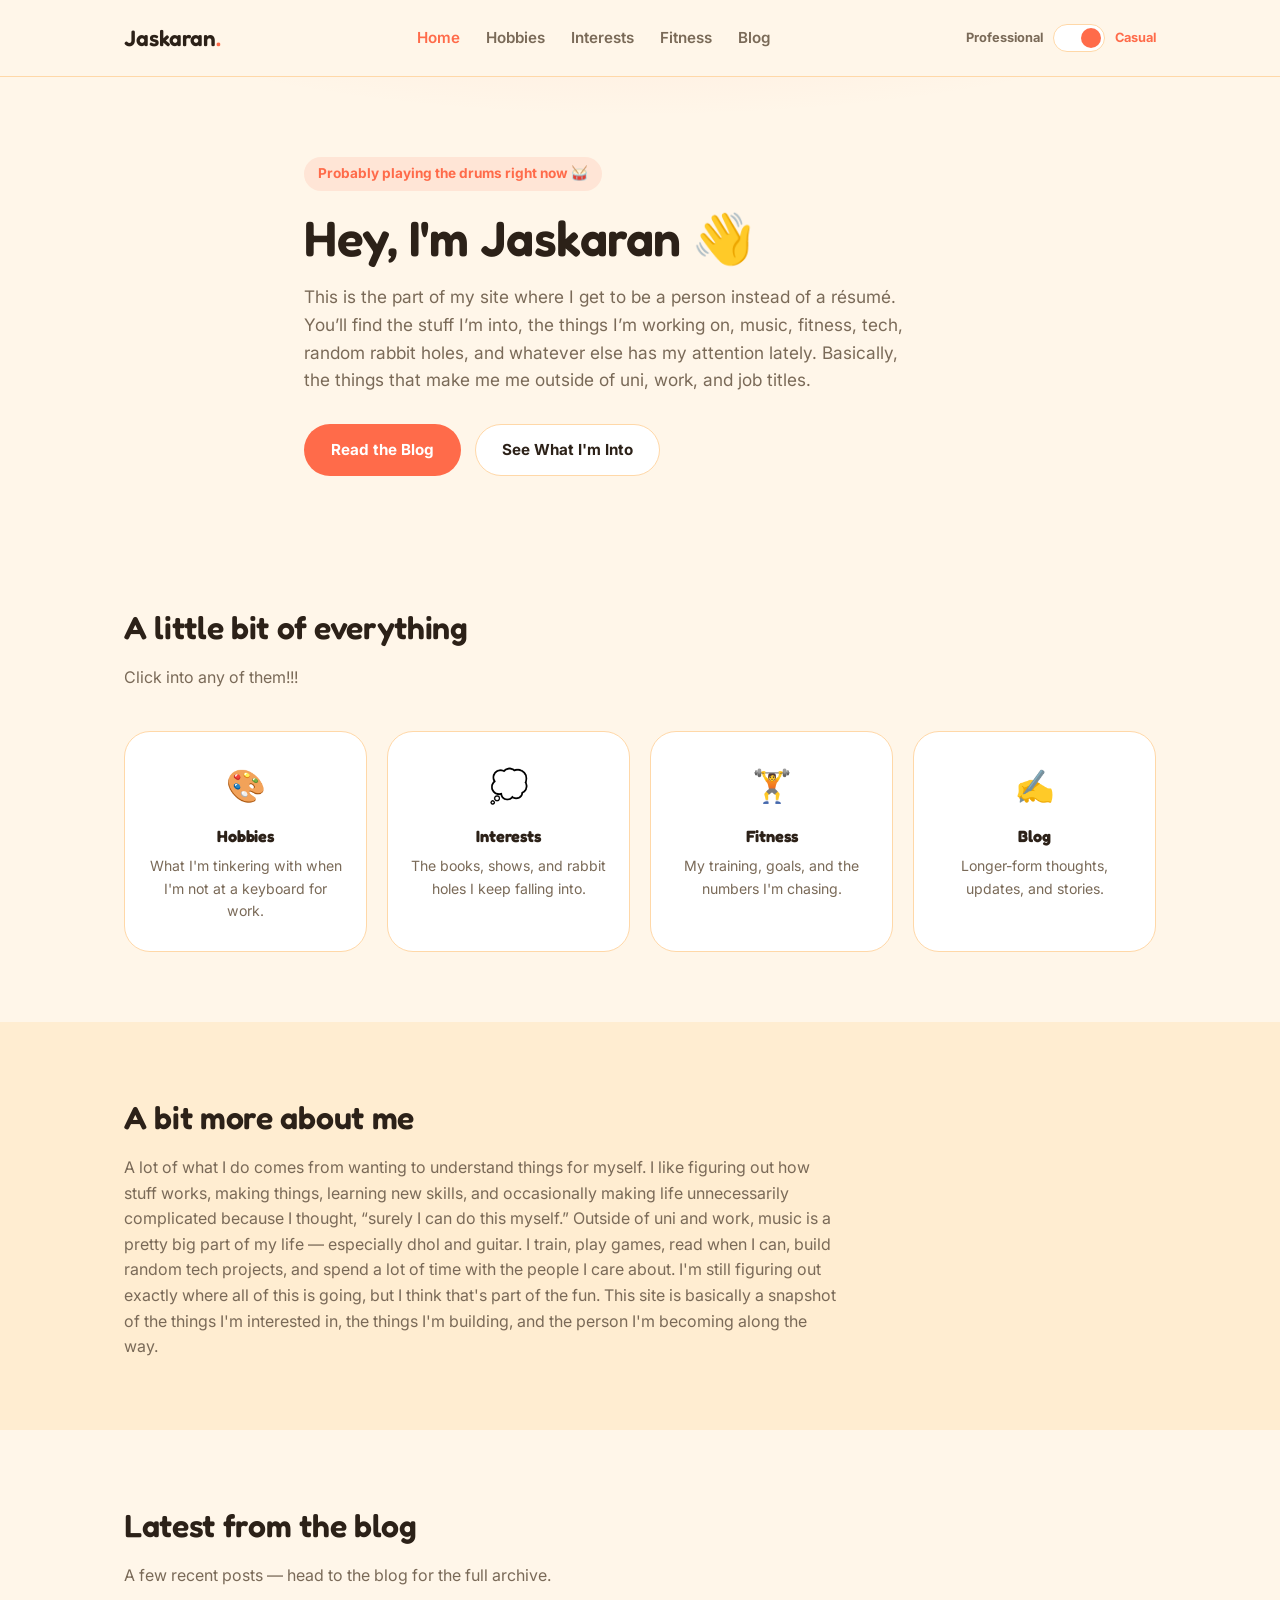
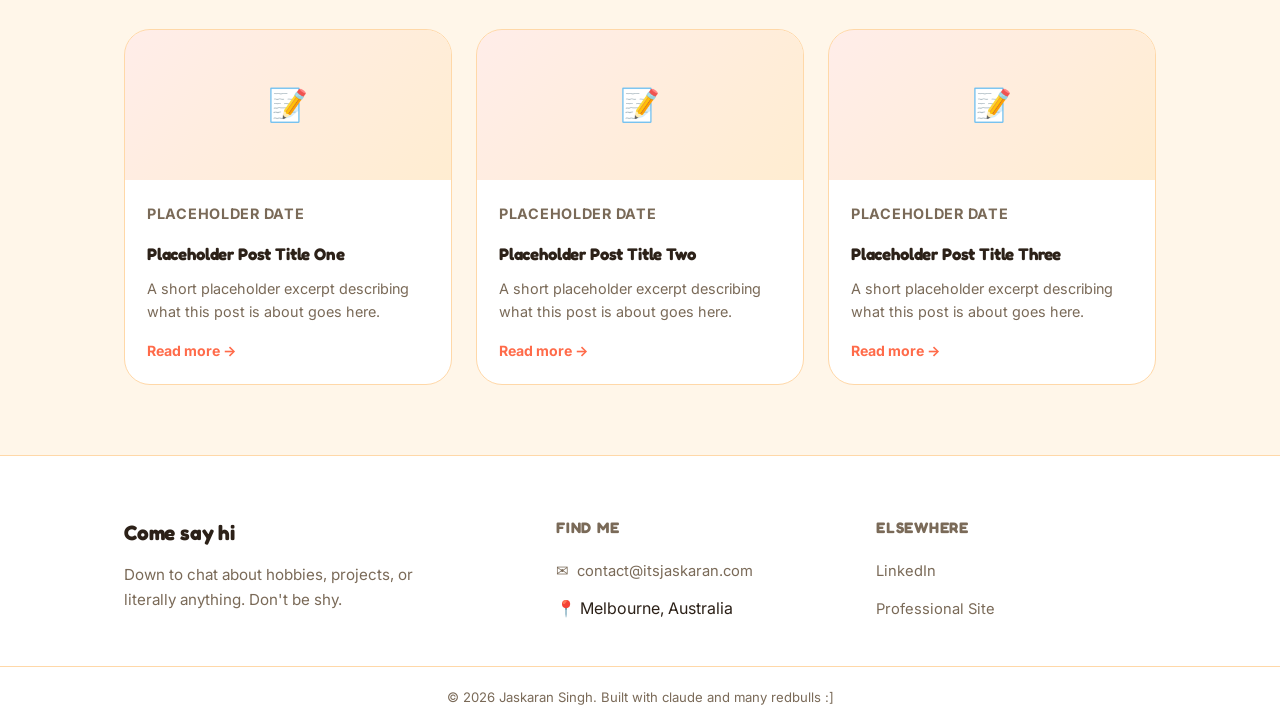
==== casual/index.html @ 4f008334 "Snapshot personalized site content before WordPress/GitHub Pages work Co-Authored-By: Claude Sonnet " ====
<!DOCTYPE html>
<html lang="en">
<head>
  <meta charset="UTF-8" />
  <meta name="viewport" content="width=device-width, initial-scale=1.0" />
  <title>Jaskaran Singh — Just Jaskaran</title>
  <meta name="description" content="The personal side of Jaskaran Singh — hobbies, interests, fitness, and blog." />
  <link rel="preconnect" href="https://fonts.googleapis.com" />
  <link href="https://fonts.googleapis.com/css2?family=Fredoka:wght@500;600;700&family=Inter:wght@400;500;600;700&display=swap" rel="stylesheet" />
  <link rel="stylesheet" href="styles.css" />
</head>
<body>

  <!-- ===== Header / Nav ===== -->
  <header class="site-header">
    <div class="container header-inner">
      <a href="index.html" class="logo">Jaskaran<span class="logo-dot">.</span></a>

      <nav class="nav" aria-label="Primary">
        <a href="index.html" aria-current="page">Home</a>
        <a href="hobbies.html">Hobbies</a>
        <a href="interests.html">Interests</a>
        <a href="fitness.html">Fitness</a>
        <a href="blog.html">Blog</a>
      </nav>

      <button class="nav-toggle" data-nav-toggle aria-label="Toggle menu" aria-expanded="false"><span></span></button>

      <a href="../index.html" class="site-switch" aria-label="Back to the professional site">
        <span class="site-switch-label site-switch-label--muted">Professional</span>
        <span class="site-switch-visual" aria-hidden="true"><span class="site-switch-thumb"></span></span>
        <span class="site-switch-label">Casual</span>
      </a>
    </div>
  </header>

  <!-- ===== Hero / About Me ===== -->
  <section class="page-hero">
    <div class="container page-hero-inner">
      <p class="eyebrow">Probably playing the drums right now 🥁</p>
      <h1 class="page-title">Hey, I'm Jaskaran 👋</h1>
      <p class="page-subtitle">
        This is the part of my site where I get to be a person instead of a résumé. You’ll find the stuff I’m into, the things I’m working on, music, fitness, tech, random rabbit holes, and whatever else has my attention lately. Basically, the things that make me me outside of uni, work, and job titles.
      </p>
      <div class="hero-actions">
        <a href="blog.html" class="btn btn-primary">Read the Blog</a>
        <a href="hobbies.html" class="btn btn-secondary">See What I'm Into</a>
      </div>
    </div>
  </section>

  <!-- ===== Quick highlights ===== -->
  <section class="section">
    <div class="container">
      <h2 class="section-title">A little bit of everything</h2>
      <p class="section-intro">Click into any of them!!!</p>

      <div class="highlight-grid">
        <a class="highlight-card" href="hobbies.html">
          <div class="highlight-icon">🎨</div>
          <h3>Hobbies</h3>
          <p>What I'm tinkering with when I'm not at a keyboard for work.</p>
        </a>
        <a class="highlight-card" href="interests.html">
          <div class="highlight-icon">💭</div>
          <h3>Interests</h3>
          <p>The books, shows, and rabbit holes I keep falling into.</p>
        </a>
        <a class="highlight-card" href="fitness.html">
          <div class="highlight-icon">🏋️</div>
          <h3>Fitness</h3>
          <p>My training, goals, and the numbers I'm chasing.</p>
        </a>
        <a class="highlight-card" href="blog.html">
          <div class="highlight-icon">✍️</div>
          <h3>Blog</h3>
          <p>Longer-form thoughts, updates, and stories.</p>
        </a>
      </div>
    </div>
  </section>

  <!-- ===== A bit more about me ===== -->
  <section class="section section-alt">
    <div class="container">
      <h2 class="section-title">A bit more about me</h2>
      <p class="section-intro" style="margin-bottom: 0; max-width: 720px;">
        A lot of what I do comes from wanting to understand things for myself. I like figuring out how stuff works, making things, learning new skills, and occasionally making life unnecessarily complicated because I thought, “surely I can do this myself.”

Outside of uni and work, music is a pretty big part of my life — especially dhol and guitar. I train, play games, read when I can, build random tech projects, and spend a lot of time with the people I care about.

I'm still figuring out exactly where all of this is going, but I think that's part of the fun. This site is basically a snapshot of the things I'm interested in, the things I'm building, and the person I'm becoming along the way.
      </p>
    </div>
  </section>

  <!-- ===== Latest from the blog ===== -->
  <section class="section">
    <div class="container">
      <h2 class="section-title">Latest from the blog</h2>
      <p class="section-intro">A few recent posts — head to the blog for the full archive.</p>

      <div class="blog-grid">
        <article class="blog-card">
          <div class="blog-card-image">📝</div>
          <div class="blog-card-body">
            <p class="blog-card-date">Placeholder Date</p>
            <h3>Placeholder Post Title One</h3>
            <p>A short placeholder excerpt describing what this post is about goes here.</p>
            <a class="blog-card-link" href="blog.html">Read more →</a>
          </div>
        </article>
        <article class="blog-card">
          <div class="blog-card-image">📝</div>
          <div class="blog-card-body">
            <p class="blog-card-date">Placeholder Date</p>
            <h3>Placeholder Post Title Two</h3>
            <p>A short placeholder excerpt describing what this post is about goes here.</p>
            <a class="blog-card-link" href="blog.html">Read more →</a>
          </div>
        </article>
        <article class="blog-card">
          <div class="blog-card-image">📝</div>
          <div class="blog-card-body">
            <p class="blog-card-date">Placeholder Date</p>
            <h3>Placeholder Post Title Three</h3>
            <p>A short placeholder excerpt describing what this post is about goes here.</p>
            <a class="blog-card-link" href="blog.html">Read more →</a>
          </div>
        </article>
      </div>
    </div>
  </section>

  <!-- ===== Footer / Contact ===== -->
  <footer id="contact" class="site-footer">
    <div class="container footer-inner">
      <div class="footer-col">
        <h3>Come say hi</h3>
        <p>Down to chat about hobbies, projects, or literally anything. Don't be shy.</p>
      </div>

      <div class="footer-col">
        <h4>Find Me</h4>
        <ul class="footer-links">
          <li><a href="mailto:contact@itsjaskaran.com"><span aria-hidden="true">✉</span> contact@itsjaskaran.com</a></li>
          <li><span aria-hidden="true">📍</span> Melbourne, Australia</li>
        </ul>
      </div>

      <div class="footer-col">
        <h4>Elsewhere</h4>
        <ul class="footer-links">
          <li><a href="https://linkedin.com/in/yourprofile" target="_blank" rel="noopener noreferrer">LinkedIn</a></li>
          <li><a href="../index.html">Professional Site</a></li>
        </ul>
      </div>
    </div>

    <div class="footer-bottom">
      <div class="container">
        <p>&copy; <span id="year"></span> Jaskaran Singh. Built with claude and many redbulls :]</p>
      </div>
    </div>
  </footer>

  <script src="script.js"></script>
</body>
</html>
---- casual/styles.css ----
/* ==========================================================================
   Reset & base
   ========================================================================== */
*, *::before, *::after { box-sizing: border-box; }
html { scroll-behavior: smooth; }
body, h1, h2, h3, h4, p, ul { margin: 0; padding: 0; }
ul { list-style: none; }
a { text-decoration: none; color: inherit; }
img { max-width: 100%; display: block; }
button { font: inherit; cursor: pointer; }

:root {
  --font-heading: 'Fredoka', sans-serif;
  --font-body: 'Inter', sans-serif;

  --bg: #fff6e9;
  --bg-alt: #ffedd1;
  --surface: #ffffff;
  --border: #ffd8a8;

  --text: #2c2118;
  --text-muted: #7a6a58;

  --accent: #ff6b4a;
  --accent-2: #ffb648;
  --accent-3: #4ea699;
  --accent-soft: rgba(255, 107, 74, 0.12);
  --accent-contrast: #ffffff;

  --radius-md: 16px;
  --radius-lg: 26px;

  --shadow: 0 14px 34px rgba(255, 140, 66, 0.16);
}

body {
  background: var(--bg);
  color: var(--text);
  font-family: var(--font-body);
  line-height: 1.6;
  -webkit-font-smoothing: antialiased;
}

.container {
  width: 100%;
  max-width: 1080px;
  margin: 0 auto;
  padding: 0 24px;
}

h1, h2, h3, h4 { font-family: var(--font-heading); letter-spacing: -0.01em; }

/* ==========================================================================
   Header / nav
   ========================================================================== */
.site-header {
  position: sticky;
  top: 0;
  z-index: 100;
  background: color-mix(in srgb, var(--bg) 88%, transparent);
  backdrop-filter: blur(10px);
  border-bottom: 1px solid var(--border);
}

.header-inner {
  display: flex;
  align-items: center;
  justify-content: space-between;
  height: 76px;
  gap: 20px;
}

.logo {
  font-family: var(--font-heading);
  font-weight: 600;
  font-size: 1.4rem;
}

.logo-dot { color: var(--accent); }

.nav {
  display: flex;
  gap: 26px;
  font-weight: 600;
  font-size: 0.95rem;
}

.nav a {
  color: var(--text-muted);
  position: relative;
  padding: 6px 0;
  transition: color 200ms ease;
}

.nav a:hover, .nav a[aria-current="page"] { color: var(--accent); }

.nav-toggle {
  display: none;
  width: 40px;
  height: 40px;
  border-radius: 50%;
  border: 1px solid var(--border);
  background: var(--surface);
  align-items: center;
  justify-content: center;
}

.nav-toggle span,
.nav-toggle span::before,
.nav-toggle span::after {
  content: "";
  display: block;
  width: 18px;
  height: 2px;
  background: var(--text);
  position: relative;
  transition: transform 200ms ease;
}

.nav-toggle span::before { position: absolute; top: -6px; }
.nav-toggle span::after { position: absolute; top: 6px; }

/* ---- Site switch (links back to the professional site) --------------- */
.site-switch {
  display: flex;
  align-items: center;
  gap: 10px;
  flex-shrink: 0;
}

.site-switch-label {
  font-size: 0.8rem;
  font-weight: 700;
  color: var(--accent);
  white-space: nowrap;
}

.site-switch-label--muted { color: var(--text-muted); }

.site-switch-visual {
  position: relative;
  width: 52px;
  height: 28px;
  border-radius: 999px;
  border: 1px solid var(--border);
  background: var(--surface);
  padding: 3px;
  transition: border-color 200ms ease;
}

.site-switch:hover .site-switch-visual { border-color: var(--accent); }

.site-switch-thumb {
  display: block;
  width: 20px;
  height: 20px;
  border-radius: 50%;
  background: var(--accent);
  transform: translateX(24px);
  transition: transform 200ms ease;
}

.site-switch:hover .site-switch-thumb { transform: translateX(20px); }

/* ==========================================================================
   Page hero
   ========================================================================== */
.page-hero {
  padding: 80px 0 56px;
  position: relative;
  overflow: hidden;
}

.page-hero::before {
  content: "";
  position: absolute;
  inset: -30% -10% auto -10%;
  height: 420px;
  background: radial-gradient(60% 60% at 50% 0%, var(--accent-soft), transparent 70%);
  pointer-events: none;
}

.page-hero-inner { position: relative; max-width: 720px; }

.eyebrow {
  display: inline-block;
  font-size: 0.85rem;
  font-weight: 700;
  color: var(--accent);
  background: var(--accent-soft);
  padding: 6px 14px;
  border-radius: 999px;
  margin-bottom: 20px;
}

.page-title {
  font-size: clamp(2rem, 5vw, 3.1rem);
  font-weight: 600;
  line-height: 1.1;
  margin-bottom: 18px;
}

.page-subtitle {
  font-size: 1.08rem;
  color: var(--text-muted);
  max-width: 600px;
  margin-bottom: 30px;
}

.hero-actions { display: flex; gap: 14px; flex-wrap: wrap; }

.btn {
  display: inline-flex;
  align-items: center;
  gap: 8px;
  padding: 13px 26px;
  border-radius: 999px;
  font-weight: 700;
  font-size: 0.95rem;
  transition: transform 200ms ease, background 200ms ease, color 200ms ease, border-color 200ms ease;
  border: 1px solid transparent;
}

.btn:hover { transform: translateY(-2px); }

.btn-primary { background: var(--accent); color: var(--accent-contrast); }

.btn-secondary { background: var(--surface); border-color: var(--border); color: var(--text); }

/* ==========================================================================
   Sections
   ========================================================================== */
.section { padding: 70px 0; }
.section-alt { background: var(--bg-alt); }

.section-title {
  font-size: clamp(1.5rem, 3vw, 2rem);
  font-weight: 600;
  margin-bottom: 12px;
}

.section-intro {
  color: var(--text-muted);
  max-width: 620px;
  margin-bottom: 40px;
}

/* ---- Quick-highlight teaser cards (home page) ------------------------ */
.highlight-grid {
  display: grid;
  grid-template-columns: repeat(4, 1fr);
  gap: 20px;
}

.highlight-card {
  background: var(--surface);
  border: 1px solid var(--border);
  border-radius: var(--radius-lg);
  padding: 28px 22px;
  text-align: center;
  transition: transform 200ms ease, box-shadow 200ms ease;
}

.highlight-card:hover { transform: translateY(-4px); box-shadow: var(--shadow); }

.highlight-icon { font-size: 2rem; margin-bottom: 12px; }

.highlight-card h3 { font-size: 1.02rem; margin-bottom: 6px; }

.highlight-card p { color: var(--text-muted); font-size: 0.88rem; }

/* ---- Generic content grid (hobbies / interests) ----------------------- */
.card-grid {
  display: grid;
  grid-template-columns: repeat(3, 1fr);
  gap: 24px;
}

.content-card {
  background: var(--surface);
  border: 1px solid var(--border);
  border-radius: var(--radius-lg);
  padding: 32px;
  transition: transform 200ms ease, box-shadow 200ms ease;
}

.content-card:hover { transform: translateY(-4px); box-shadow: var(--shadow); }

.content-card .icon {
  width: 52px;
  height: 52px;
  border-radius: 50%;
  background: var(--accent-soft);
  display: flex;
  align-items: center;
  justify-content: center;
  font-size: 1.4rem;
  margin-bottom: 18px;
}

.content-card h3 { font-size: 1.1rem; margin-bottom: 8px; }

.content-card p { color: var(--text-muted); font-size: 0.92rem; }

/* ---- Tag cloud (interests) --------------------------------------------- */
.tag-cloud { display: flex; flex-wrap: wrap; gap: 10px; }

.tag-pill {
  font-size: 0.9rem;
  font-weight: 600;
  padding: 9px 18px;
  border-radius: 999px;
  background: var(--accent-soft);
  color: var(--accent);
}

/* ---- Stat tiles (fitness) ---------------------------------------------- */
.stat-grid {
  display: grid;
  grid-template-columns: repeat(4, 1fr);
  gap: 20px;
  margin-bottom: 48px;
}

.stat-tile {
  background: var(--surface);
  border: 1px solid var(--border);
  border-radius: var(--radius-lg);
  padding: 26px 20px;
  text-align: center;
}

.stat-value {
  font-family: var(--font-heading);
  font-size: 2rem;
  font-weight: 600;
  color: var(--accent);
}

.stat-label {
  font-size: 0.85rem;
  color: var(--text-muted);
  margin-top: 4px;
}

.progress-list { display: flex; flex-direction: column; gap: 22px; }

.progress-item-header {
  display: flex;
  justify-content: space-between;
  margin-bottom: 8px;
  font-weight: 600;
  font-size: 0.95rem;
}

.progress-track {
  height: 10px;
  border-radius: 999px;
  background: var(--bg-alt);
  overflow: hidden;
}

.progress-fill {
  height: 100%;
  border-radius: 999px;
  background: linear-gradient(90deg, var(--accent), var(--accent-2));
}

/* ---- Blog cards --------------------------------------------------------- */
.blog-grid {
  display: grid;
  grid-template-columns: repeat(3, 1fr);
  gap: 24px;
}

.blog-card {
  background: var(--surface);
  border: 1px solid var(--border);
  border-radius: var(--radius-lg);
  overflow: hidden;
  display: flex;
  flex-direction: column;
  transition: transform 200ms ease, box-shadow 200ms ease;
}

.blog-card:hover { transform: translateY(-4px); box-shadow: var(--shadow); }

.blog-card-image {
  height: 150px;
  background: linear-gradient(135deg, var(--accent-soft), var(--bg-alt));
  display: flex;
  align-items: center;
  justify-content: center;
  font-size: 2rem;
}

.blog-card-body { padding: 22px; flex: 1; display: flex; flex-direction: column; }

.blog-card-date {
  font-size: 0.78rem;
  font-weight: 700;
  color: var(--accent);
  text-transform: uppercase;
  letter-spacing: 0.05em;
  margin-bottom: 8px;
}

.blog-card-body h3 { font-size: 1.05rem; margin-bottom: 10px; }

.blog-card-body p {
  color: var(--text-muted);
  font-size: 0.9rem;
  margin-bottom: 16px;
  flex: 1;
}

.blog-card-link {
  font-weight: 700;
  font-size: 0.88rem;
  color: var(--accent);
}

.blog-note {
  margin-top: 40px;
  padding: 20px 24px;
  border: 1px dashed var(--border);
  border-radius: var(--radius-md);
  color: var(--text-muted);
  font-size: 0.88rem;
}

/* ==========================================================================
   Footer
   ========================================================================== */
.site-footer {
  background: var(--surface);
  border-top: 1px solid var(--border);
}

.footer-inner {
  display: grid;
  grid-template-columns: 1.4fr 1fr 1fr;
  gap: 40px;
  padding: 60px 24px 44px;
}

.footer-col h3 { font-size: 1.3rem; margin-bottom: 14px; }

.footer-col h4 {
  font-size: 0.95rem;
  font-weight: 700;
  margin-bottom: 18px;
  text-transform: uppercase;
  letter-spacing: 0.05em;
  color: var(--text-muted);
}

.footer-col p { color: var(--text-muted); font-size: 0.95rem; max-width: 340px; }

.footer-links li { margin-bottom: 12px; }
.footer-links li:last-child { margin-bottom: 0; }

.footer-links a {
  display: inline-flex;
  align-items: center;
  gap: 8px;
  color: var(--text-muted);
  font-size: 0.92rem;
  transition: color 200ms ease;
}

.footer-links a:hover { color: var(--accent); }

.footer-bottom { border-top: 1px solid var(--border); padding: 20px 0; }

.footer-bottom p { font-size: 0.82rem; color: var(--text-muted); text-align: center; }

/* ==========================================================================
   Responsive
   ========================================================================== */
@media (max-width: 900px) {
  .highlight-grid { grid-template-columns: repeat(2, 1fr); }
  .card-grid { grid-template-columns: repeat(2, 1fr); }
  .blog-grid { grid-template-columns: repeat(2, 1fr); }
  .stat-grid { grid-template-columns: repeat(2, 1fr); }
}

@media (max-width: 860px) {
  .footer-inner { grid-template-columns: 1fr; gap: 32px; }
}

@media (max-width: 720px) {
  .nav { display: none; }
  .nav-toggle { display: flex; }
  .page-hero { padding: 56px 0 40px; }
  .section { padding: 48px 0; }
}

@media (max-width: 560px) {
  .highlight-grid, .card-grid, .blog-grid, .stat-grid { grid-template-columns: 1fr; }
}

@media (max-width: 480px) {
  .site-switch-label { display: none; }
}

/* ---- Mobile nav drawer -------------------------------------------------- */
.nav.is-open {
  display: flex;
  flex-direction: column;
  position: absolute;
  top: 76px;
  left: 0;
  right: 0;
  background: var(--surface);
  border-bottom: 1px solid var(--border);
  padding: 20px 24px;
  gap: 16px;
}
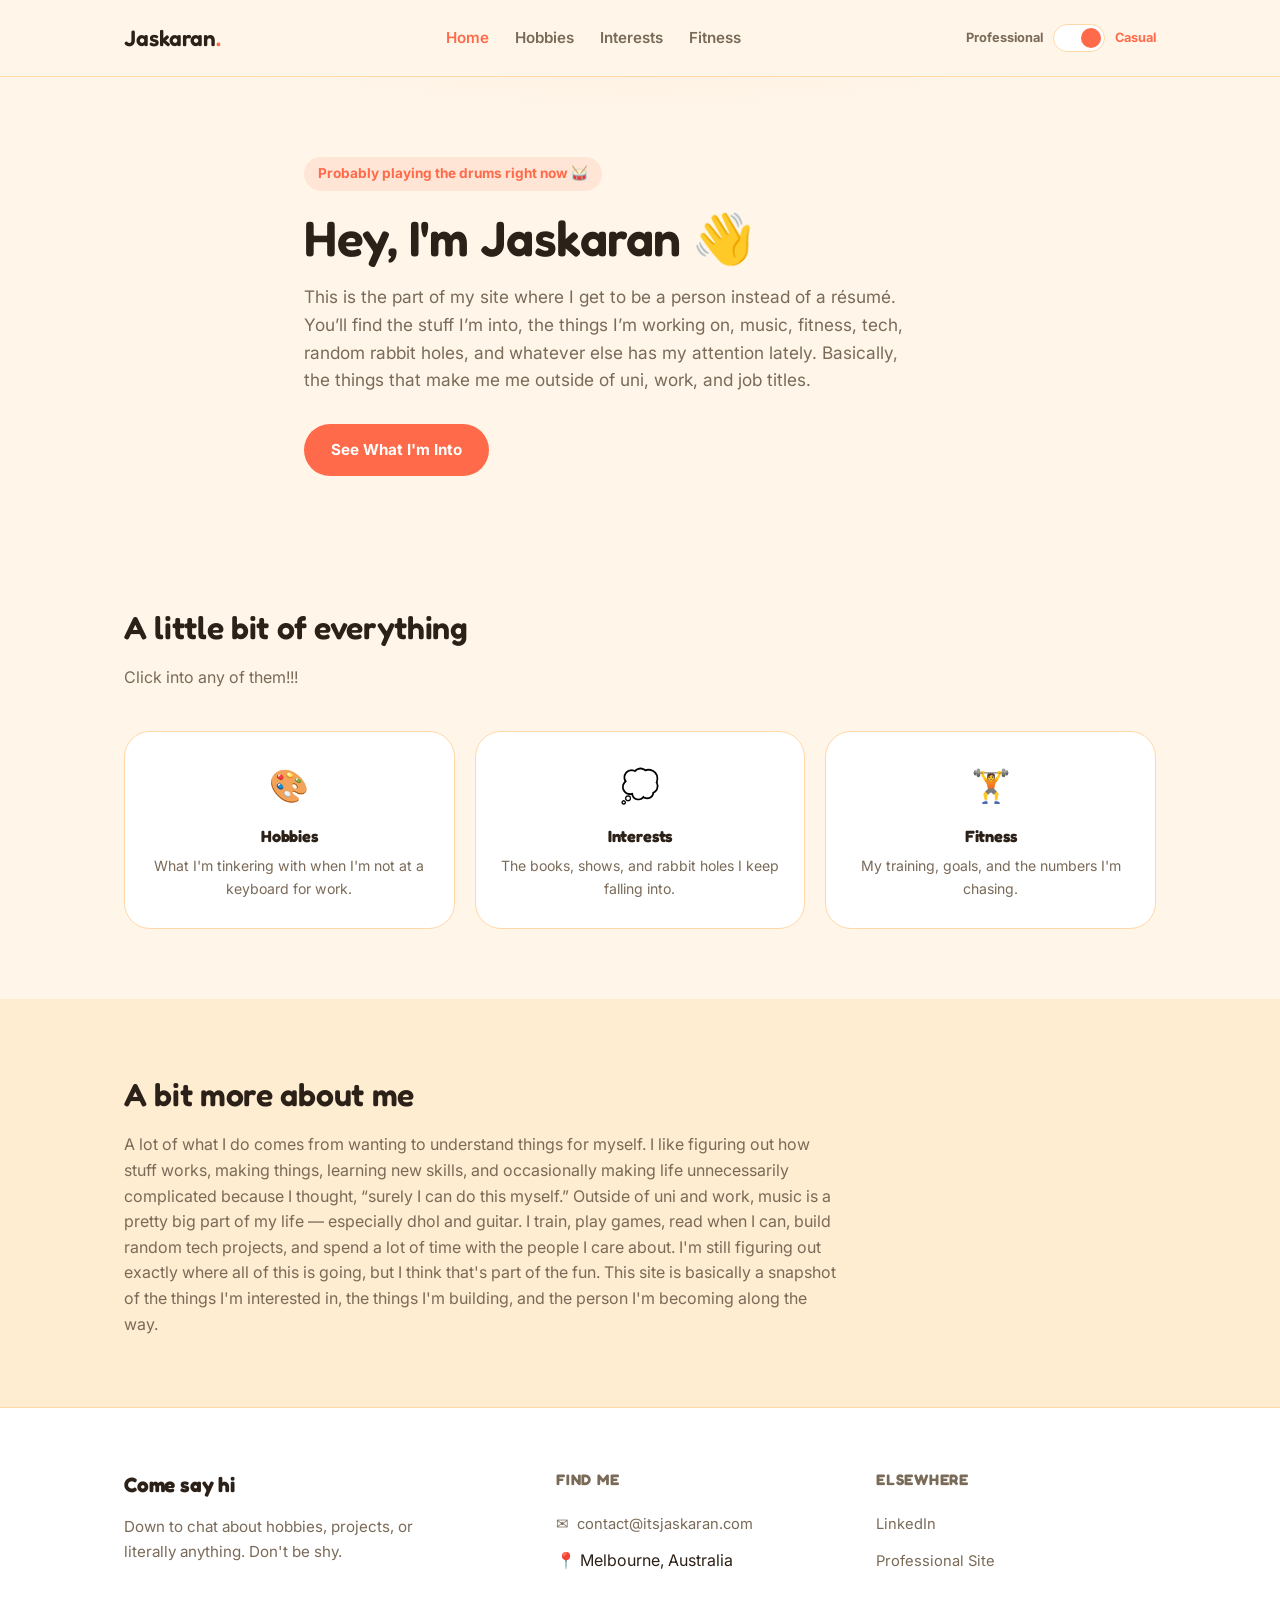
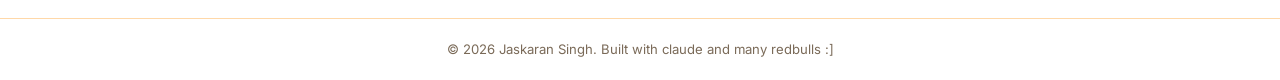
==== commit 6f612665: "Hide unfinished blog page until WordPress is connected Blog isn't wired to WordPress yet and only sh" ====
--- a/casual/index.html
+++ b/casual/index.html
@@ -21,7 +21,6 @@
         <a href="hobbies.html">Hobbies</a>
         <a href="interests.html">Interests</a>
         <a href="fitness.html">Fitness</a>
-        <a href="blog.html">Blog</a>
       </nav>
 
       <button class="nav-toggle" data-nav-toggle aria-label="Toggle menu" aria-expanded="false"><span></span></button>
@@ -43,8 +42,7 @@
         This is the part of my site where I get to be a person instead of a résumé. You’ll find the stuff I’m into, the things I’m working on, music, fitness, tech, random rabbit holes, and whatever else has my attention lately. Basically, the things that make me me outside of uni, work, and job titles.
       </p>
       <div class="hero-actions">
-        <a href="blog.html" class="btn btn-primary">Read the Blog</a>
-        <a href="hobbies.html" class="btn btn-secondary">See What I'm Into</a>
+        <a href="hobbies.html" class="btn btn-primary">See What I'm Into</a>
       </div>
     </div>
   </section>
@@ -71,11 +69,6 @@
           <h3>Fitness</h3>
           <p>My training, goals, and the numbers I'm chasing.</p>
         </a>
-        <a class="highlight-card" href="blog.html">
-          <div class="highlight-icon">✍️</div>
-          <h3>Blog</h3>
-          <p>Longer-form thoughts, updates, and stories.</p>
-        </a>
       </div>
     </div>
   </section>
@@ -91,44 +84,6 @@
 
 I'm still figuring out exactly where all of this is going, but I think that's part of the fun. This site is basically a snapshot of the things I'm interested in, the things I'm building, and the person I'm becoming along the way.
       </p>
-    </div>
-  </section>
-
-  <!-- ===== Latest from the blog ===== -->
-  <section class="section">
-    <div class="container">
-      <h2 class="section-title">Latest from the blog</h2>
-      <p class="section-intro">A few recent posts — head to the blog for the full archive.</p>
-
-      <div class="blog-grid">
-        <article class="blog-card">
-          <div class="blog-card-image">📝</div>
-          <div class="blog-card-body">
-            <p class="blog-card-date">Placeholder Date</p>
-            <h3>Placeholder Post Title One</h3>
-            <p>A short placeholder excerpt describing what this post is about goes here.</p>
-            <a class="blog-card-link" href="blog.html">Read more →</a>
-          </div>
-        </article>
-        <article class="blog-card">
-          <div class="blog-card-image">📝</div>
-          <div class="blog-card-body">
-            <p class="blog-card-date">Placeholder Date</p>
-            <h3>Placeholder Post Title Two</h3>
-            <p>A short placeholder excerpt describing what this post is about goes here.</p>
-            <a class="blog-card-link" href="blog.html">Read more →</a>
-          </div>
-        </article>
-        <article class="blog-card">
-          <div class="blog-card-image">📝</div>
-          <div class="blog-card-body">
-            <p class="blog-card-date">Placeholder Date</p>
-            <h3>Placeholder Post Title Three</h3>
-            <p>A short placeholder excerpt describing what this post is about goes here.</p>
-            <a class="blog-card-link" href="blog.html">Read more →</a>
-          </div>
-        </article>
-      </div>
     </div>
   </section>
 
--- a/casual/styles.css
+++ b/casual/styles.css
@@ -248,7 +248,7 @@
 /* ---- Quick-highlight teaser cards (home page) ------------------------ */
 .highlight-grid {
   display: grid;
-  grid-template-columns: repeat(4, 1fr);
+  grid-template-columns: repeat(3, 1fr);
   gap: 20px;
 }
 
